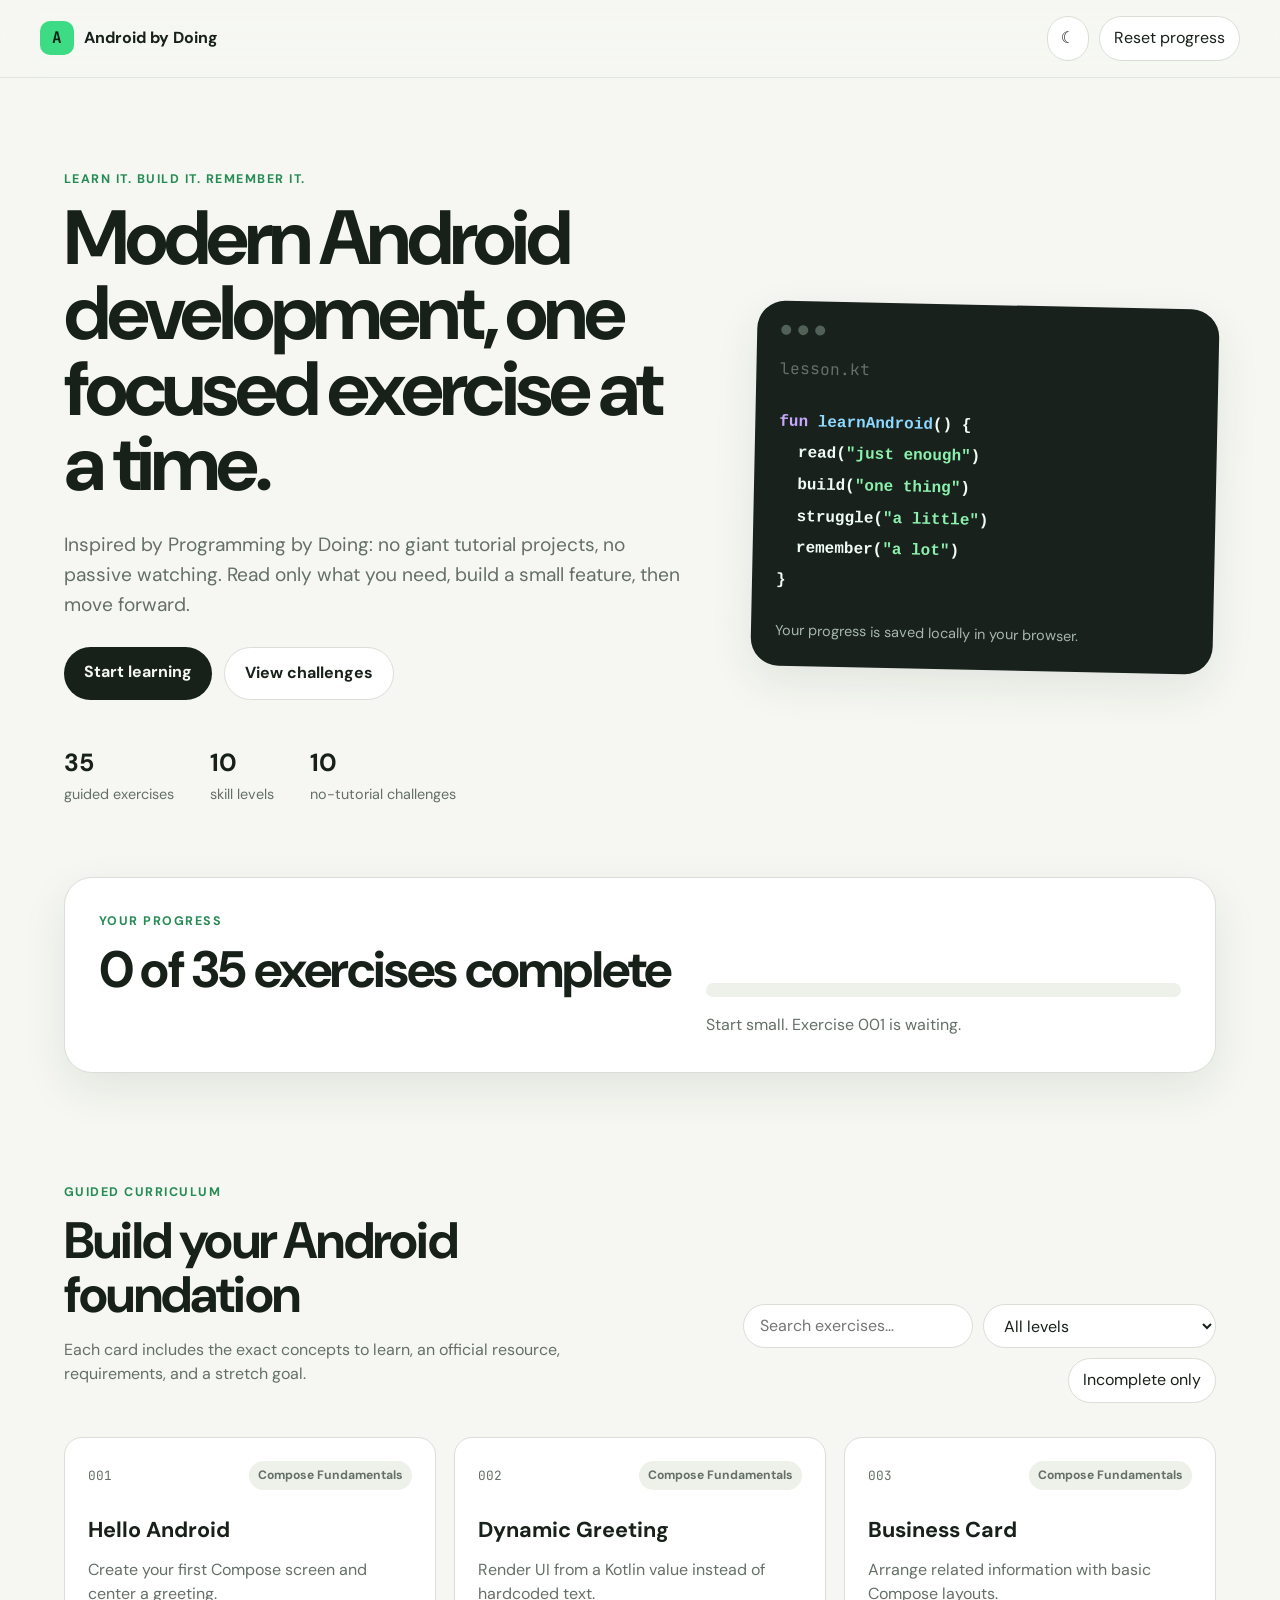
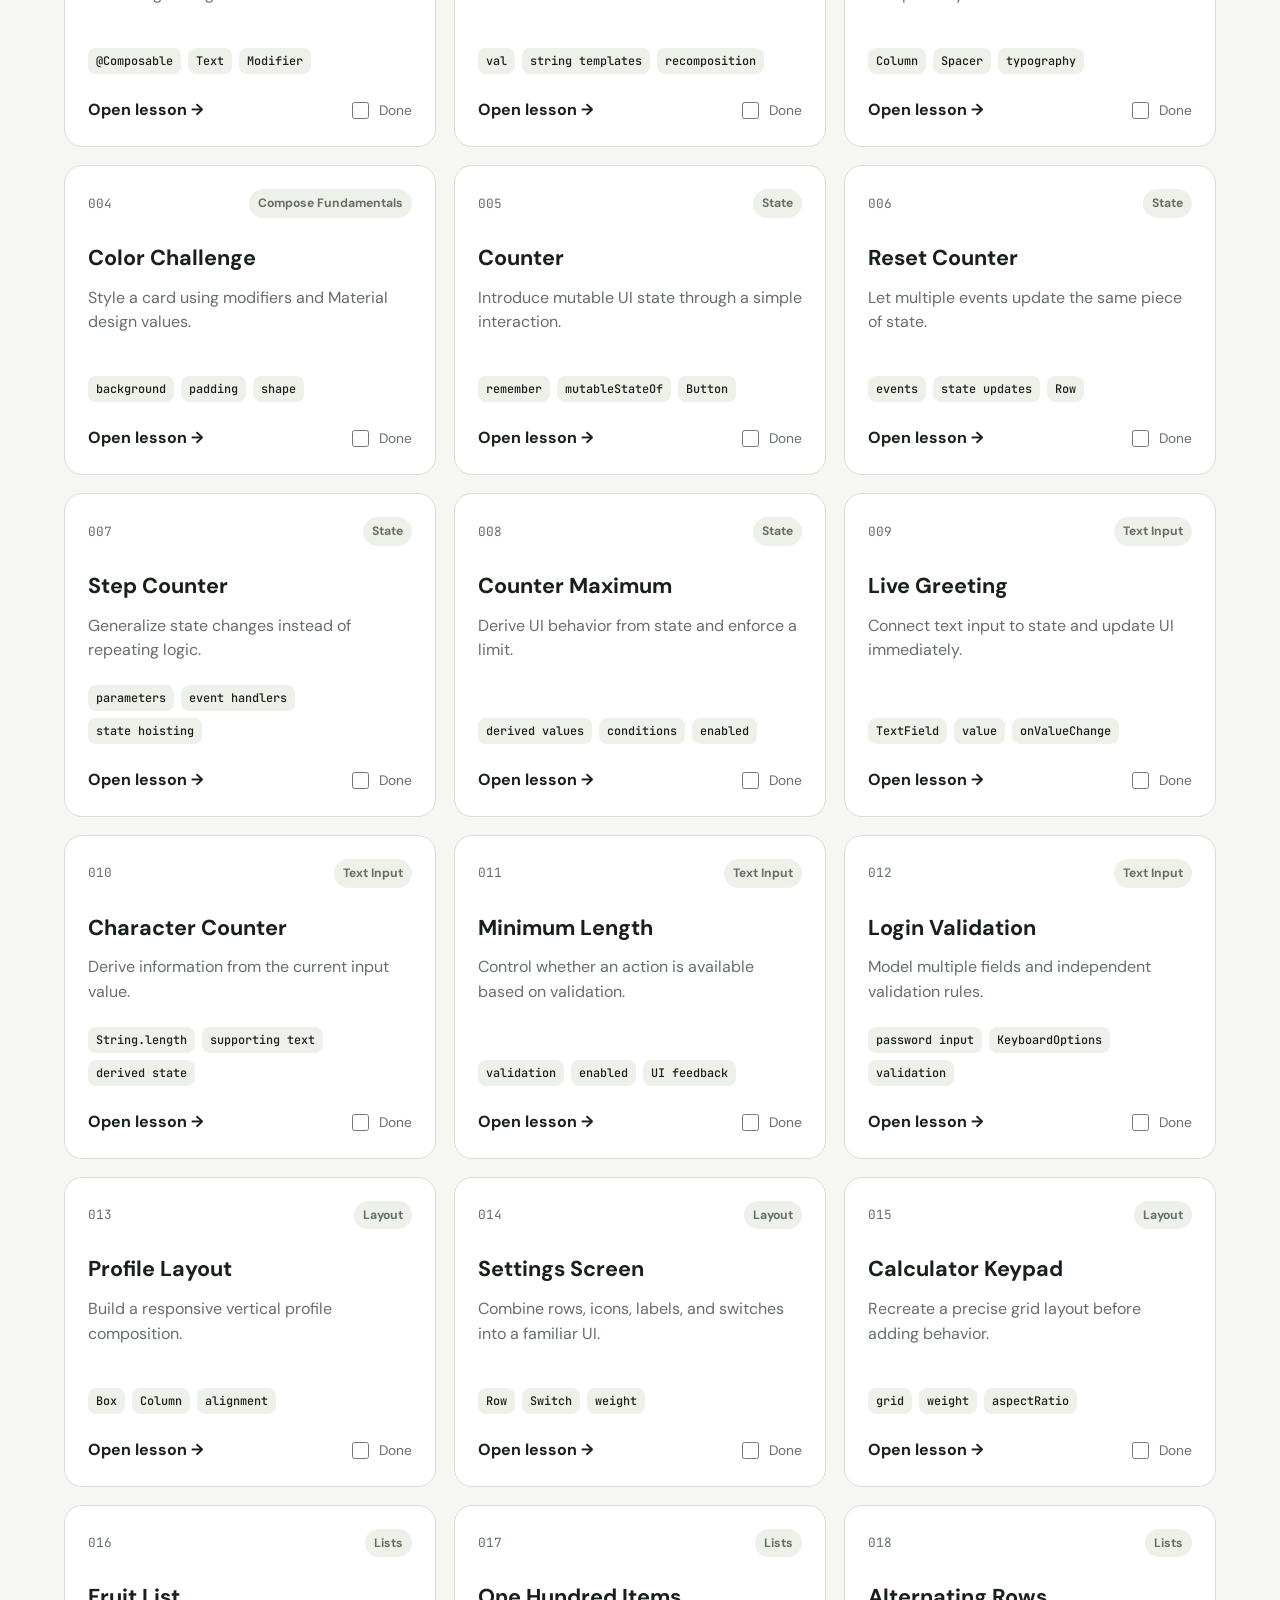
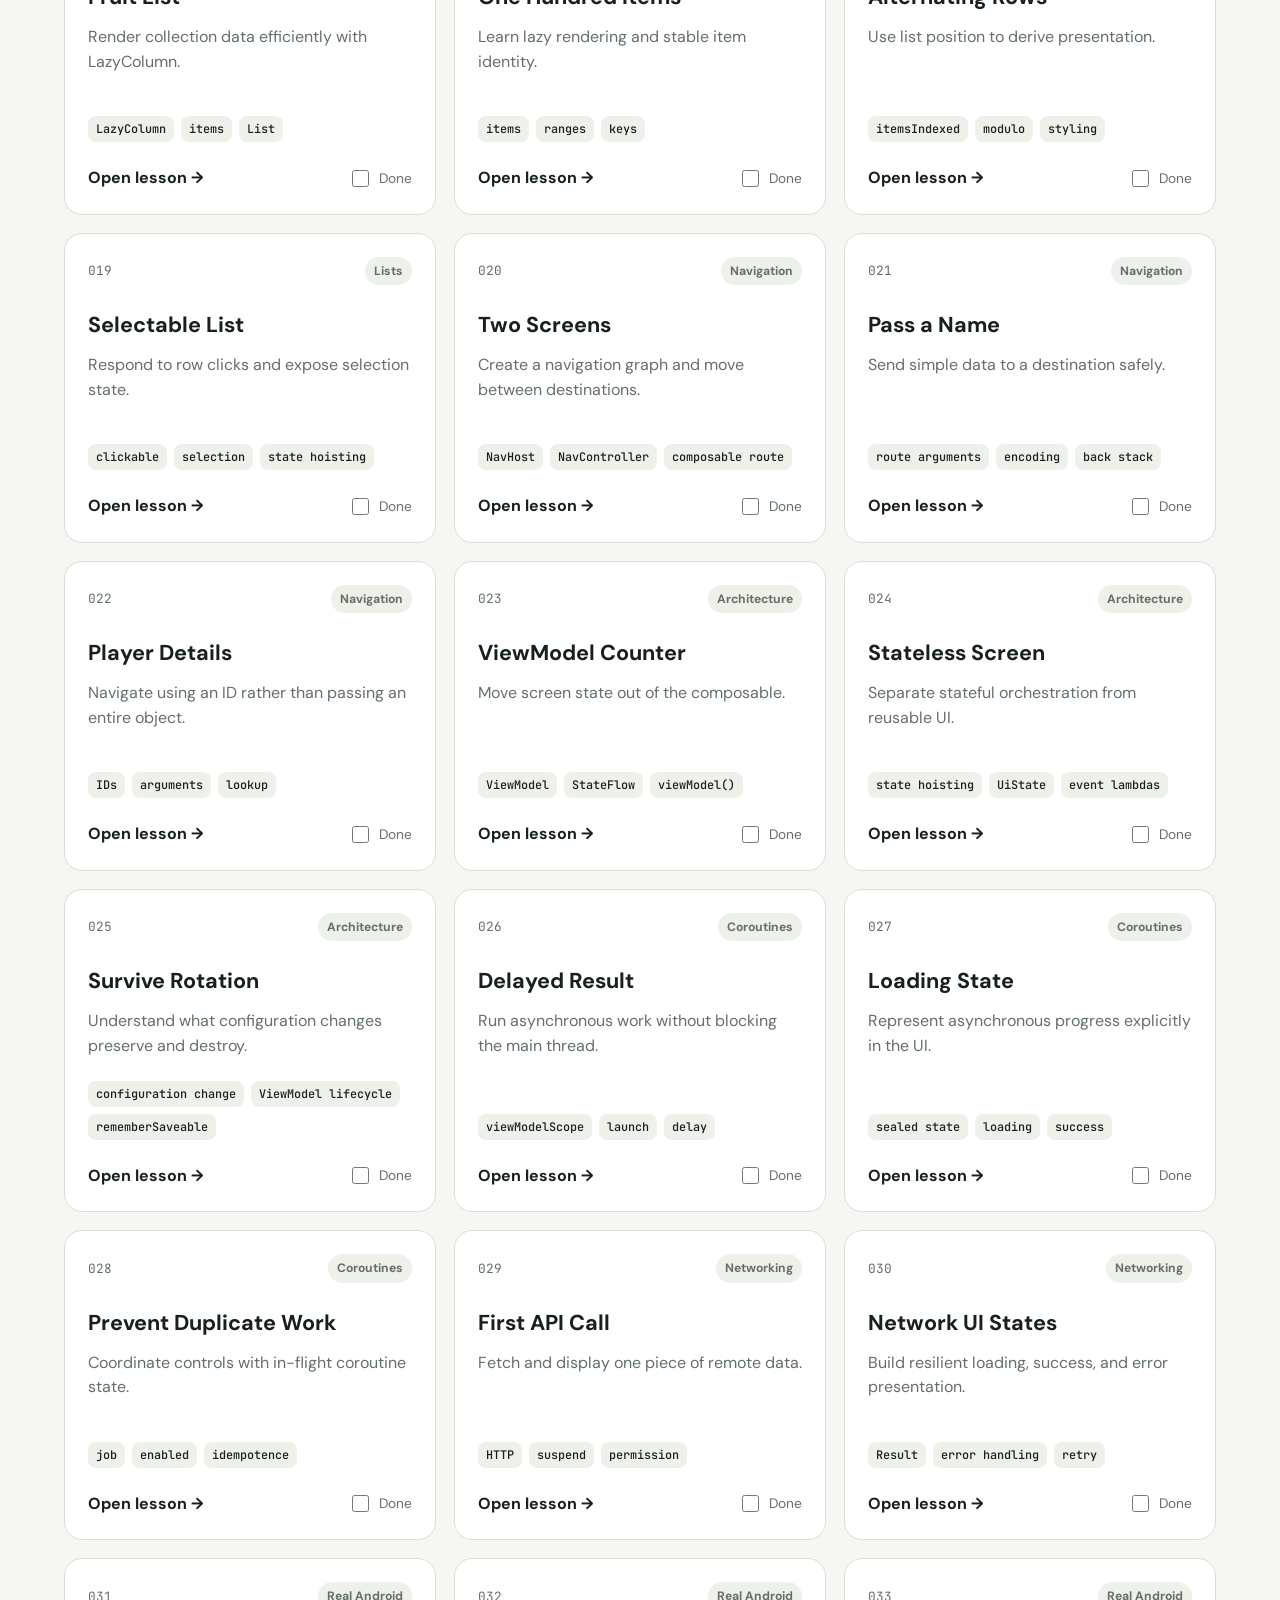
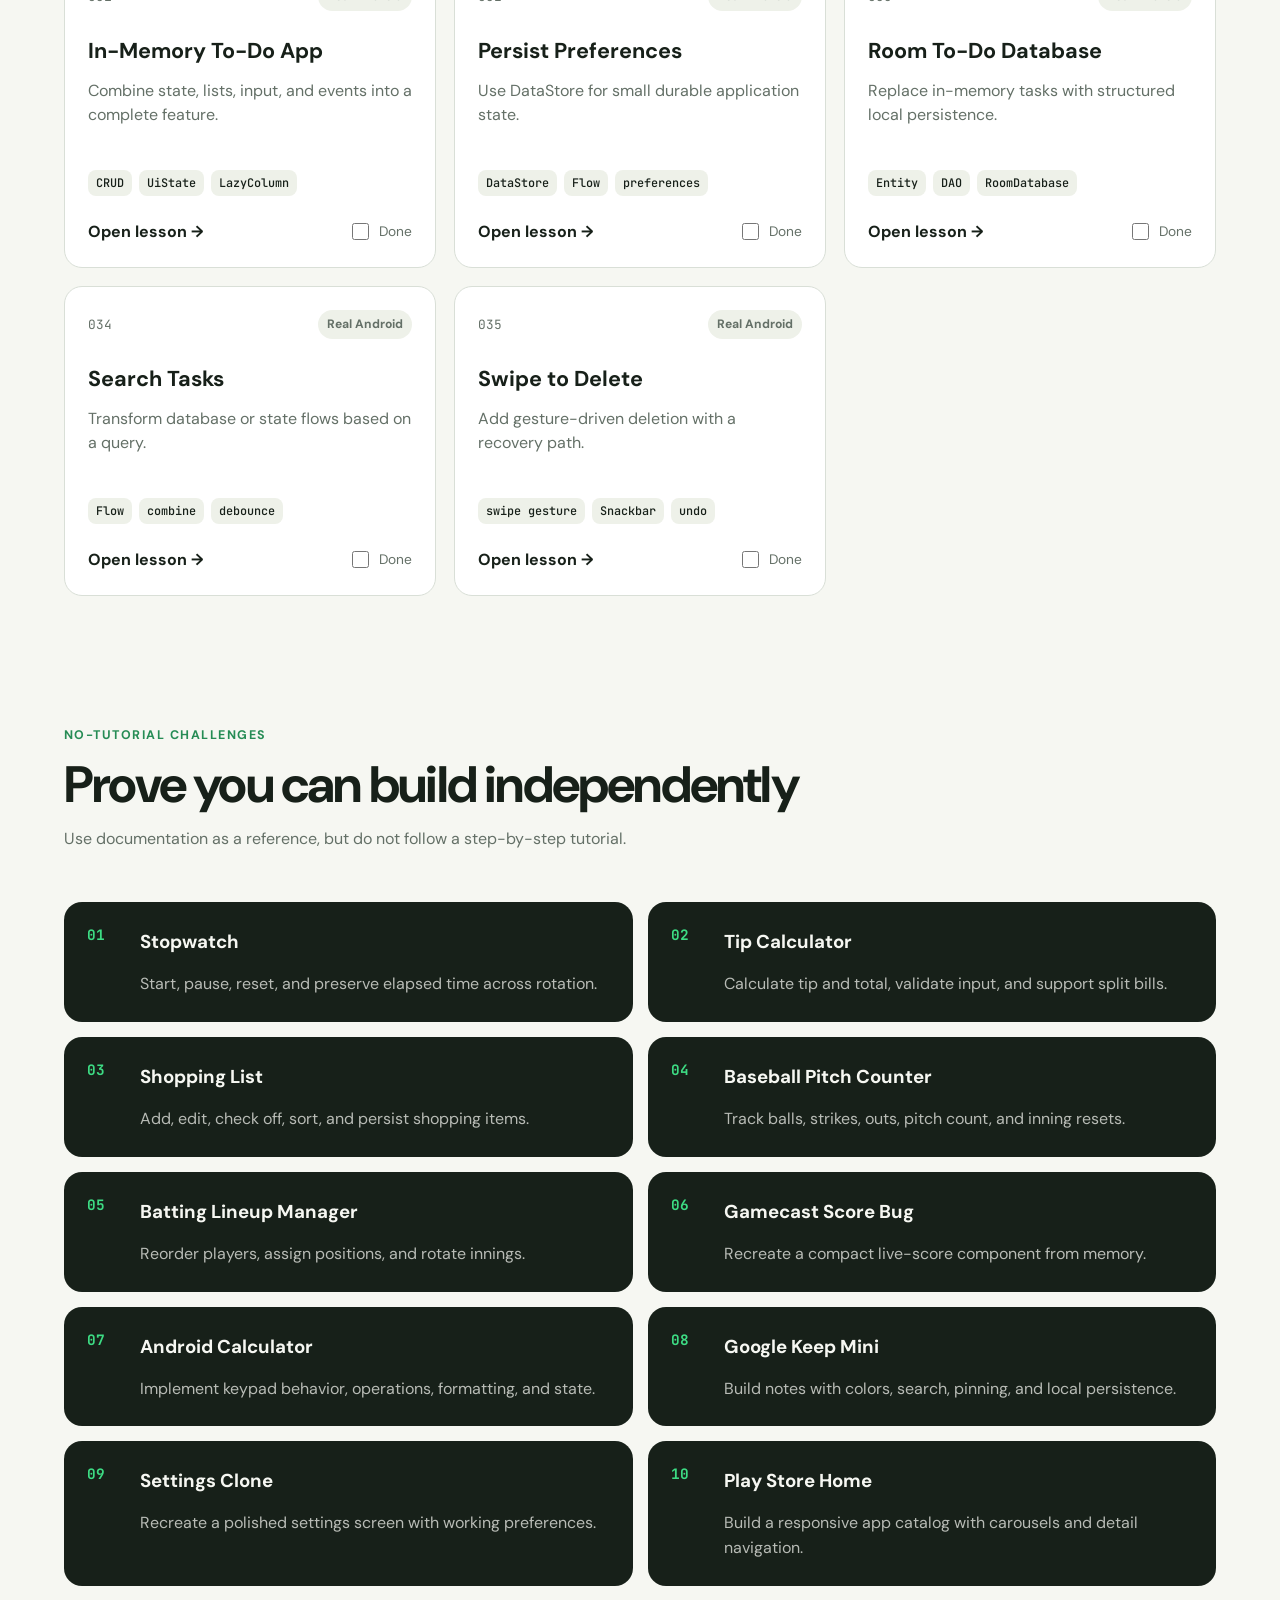
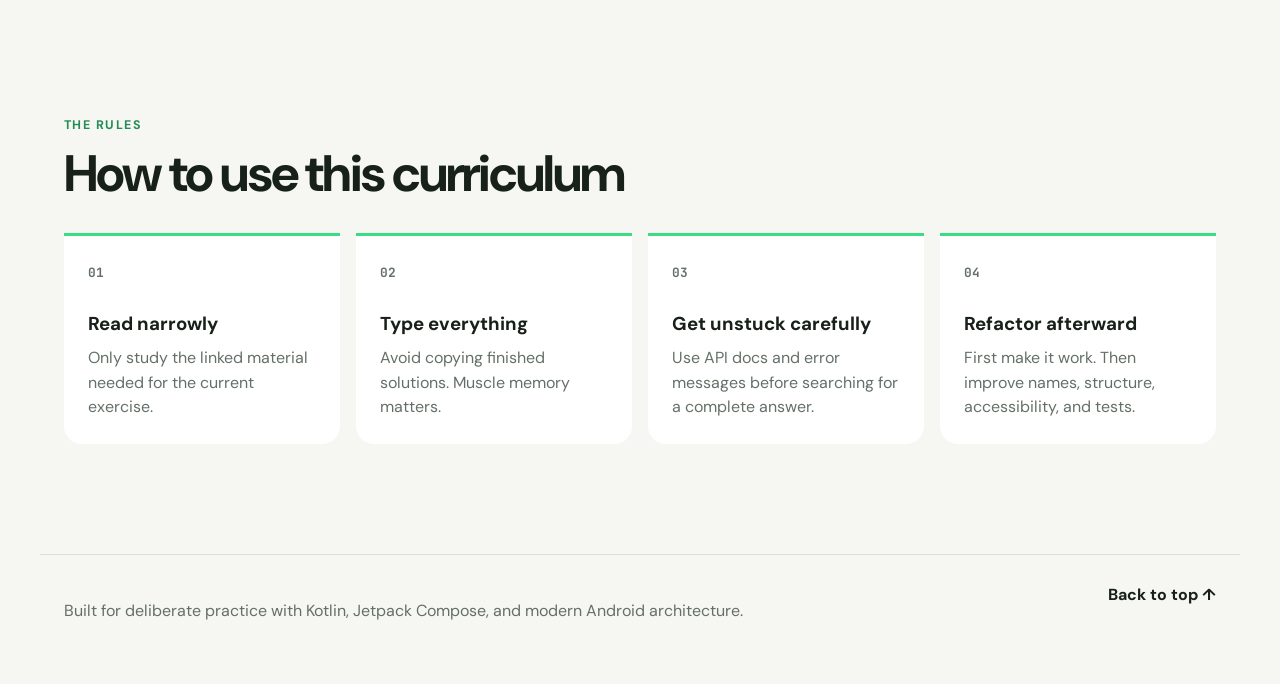
==== index.html @ f17c3b3c "Add files via upload" ====
<!doctype html>
<html lang="en">
<head>
  <meta charset="utf-8" />
  <meta name="viewport" content="width=device-width, initial-scale=1" />
  <meta name="description" content="A hands-on, exercise-first path for learning modern Android development with Kotlin and Jetpack Compose." />
  <title>Android by Doing</title>
  <link rel="preconnect" href="https://fonts.googleapis.com">
  <link rel="preconnect" href="https://fonts.gstatic.com" crossorigin>
  <link href="https://fonts.googleapis.com/css2?family=DM+Sans:wght@400;500;600;700&family=JetBrains+Mono:wght@500;700&display=swap" rel="stylesheet">
  <link rel="stylesheet" href="styles.css" />
</head>
<body>
  <header class="site-header">
    <a class="brand" href="#top" aria-label="Android by Doing home">
      <span class="brand-mark">A</span>
      <span>Android by Doing</span>
    </a>
    <nav class="header-actions" aria-label="Page controls">
      <button id="themeToggle" class="icon-button" type="button" aria-label="Toggle dark mode">☾</button>
      <button id="resetProgress" class="text-button" type="button">Reset progress</button>
    </nav>
  </header>

  <main id="top">
    <section class="hero">
      <div class="hero-copy">
        <p class="eyebrow">Learn it. Build it. Remember it.</p>
        <h1>Modern Android development, one focused exercise at a time.</h1>
        <p class="hero-text">Inspired by Programming by Doing: no giant tutorial projects, no passive watching. Read only what you need, build a small feature, then move forward.</p>
        <div class="hero-actions">
          <a class="primary-button" href="#curriculum">Start learning</a>
          <a class="secondary-button" href="#challenges">View challenges</a>
        </div>
        <div class="hero-stats" aria-label="Curriculum statistics">
          <div><strong id="exerciseCount">35</strong><span>guided exercises</span></div>
          <div><strong>10</strong><span>skill levels</span></div>
          <div><strong>10</strong><span>no-tutorial challenges</span></div>
        </div>
      </div>
      <aside class="hero-card" aria-label="How each lesson works">
        <div class="terminal-dots"><span></span><span></span><span></span></div>
        <p class="mono muted">lesson.kt</p>
        <pre><code><span class="code-purple">fun</span> <span class="code-blue">learnAndroid</span>() {
  read(<span class="code-green">"just enough"</span>)
  build(<span class="code-green">"one thing"</span>)
  struggle(<span class="code-green">"a little"</span>)
  remember(<span class="code-green">"a lot"</span>)
}</code></pre>
        <p class="hero-card-note">Your progress is saved locally in your browser.</p>
      </aside>
    </section>

    <section class="progress-section" aria-labelledby="progressTitle">
      <div>
        <p class="eyebrow">Your progress</p>
        <h2 id="progressTitle"><span id="completedCount">0</span> of 35 exercises complete</h2>
      </div>
      <div class="progress-track" role="progressbar" aria-valuemin="0" aria-valuemax="35" aria-valuenow="0">
        <div id="progressBar" class="progress-bar"></div>
      </div>
      <p id="progressMessage" class="muted">Start small. Exercise 001 is waiting.</p>
    </section>

    <section id="curriculum" class="curriculum-section">
      <div class="section-heading">
        <div>
          <p class="eyebrow">Guided curriculum</p>
          <h2>Build your Android foundation</h2>
          <p>Each card includes the exact concepts to learn, an official resource, requirements, and a stretch goal.</p>
        </div>
        <div class="filters" aria-label="Exercise filters">
          <label class="search-field">
            <span class="sr-only">Search exercises</span>
            <input id="searchInput" type="search" placeholder="Search exercises…" autocomplete="off" />
          </label>
          <select id="levelFilter" aria-label="Filter by level">
            <option value="all">All levels</option>
          </select>
          <button id="incompleteFilter" class="filter-button" type="button" aria-pressed="false">Incomplete only</button>
        </div>
      </div>
      <div id="exerciseGrid" class="exercise-grid"></div>
      <div id="emptyState" class="empty-state" hidden>
        <h3>No exercises found</h3>
        <p>Try a different search term or clear your filters.</p>
      </div>
    </section>

    <section id="challenges" class="challenge-section">
      <div class="section-heading compact">
        <div>
          <p class="eyebrow">No-tutorial challenges</p>
          <h2>Prove you can build independently</h2>
          <p>Use documentation as a reference, but do not follow a step-by-step tutorial.</p>
        </div>
      </div>
      <div id="challengeGrid" class="challenge-grid"></div>
    </section>

    <section class="principles-section">
      <p class="eyebrow">The rules</p>
      <h2>How to use this curriculum</h2>
      <div class="principles-grid">
        <article><span>01</span><h3>Read narrowly</h3><p>Only study the linked material needed for the current exercise.</p></article>
        <article><span>02</span><h3>Type everything</h3><p>Avoid copying finished solutions. Muscle memory matters.</p></article>
        <article><span>03</span><h3>Get unstuck carefully</h3><p>Use API docs and error messages before searching for a complete answer.</p></article>
        <article><span>04</span><h3>Refactor afterward</h3><p>First make it work. Then improve names, structure, accessibility, and tests.</p></article>
      </div>
    </section>
  </main>

  <footer>
    <p>Built for deliberate practice with Kotlin, Jetpack Compose, and modern Android architecture.</p>
    <a href="#top">Back to top ↑</a>
  </footer>

  <dialog id="exerciseDialog">
    <button id="closeDialog" class="dialog-close" type="button" aria-label="Close">×</button>
    <div id="dialogContent"></div>
  </dialog>

  <script src="app.js"></script>
</body>
</html>
---- styles.css ----
:root {
  --bg: #f6f7f2;
  --surface: #ffffff;
  --surface-2: #eef1e9;
  --text: #172019;
  --muted: #647067;
  --border: #d9dfd7;
  --accent: #3ddc84;
  --accent-dark: #143f29;
  --purple: #7457d9;
  --shadow: 0 16px 45px rgba(25, 40, 29, .09);
  --radius-lg: 28px;
  --radius-md: 18px;
  --radius-sm: 12px;
}

body.dark {
  --bg: #111512;
  --surface: #191f1b;
  --surface-2: #222a24;
  --text: #f4f7f3;
  --muted: #aeb8b0;
  --border: #344037;
  --accent-dark: #bdf7d2;
  --shadow: 0 18px 55px rgba(0, 0, 0, .28);
}

* { box-sizing: border-box; }
html { scroll-behavior: smooth; }
body {
  margin: 0;
  background: var(--bg);
  color: var(--text);
  font-family: "DM Sans", system-ui, sans-serif;
  line-height: 1.55;
  transition: background .2s ease, color .2s ease;
}
a { color: inherit; }
button, input, select { font: inherit; }
button, select { cursor: pointer; }

.site-header {
  position: sticky;
  top: 0;
  z-index: 20;
  display: flex;
  justify-content: space-between;
  align-items: center;
  padding: 16px max(24px, calc((100vw - 1200px) / 2));
  background: color-mix(in srgb, var(--bg) 88%, transparent);
  border-bottom: 1px solid color-mix(in srgb, var(--border) 70%, transparent);
  backdrop-filter: blur(18px);
}
.brand { display:flex; align-items:center; gap:10px; text-decoration:none; font-weight:700; }
.brand-mark { display:grid; place-items:center; width:34px; height:34px; border-radius:10px; background:var(--accent); color:#102216; font-family:"JetBrains Mono"; }
.header-actions { display:flex; gap:10px; }
.icon-button, .text-button, .filter-button {
  border:1px solid var(--border); background:var(--surface); color:var(--text); border-radius:999px; padding:9px 14px;
}
.icon-button { width:42px; padding:9px; }

main { max-width: 1200px; margin: auto; padding: 0 24px; }
.hero { min-height: 720px; display:grid; grid-template-columns:1.15fr .85fr; gap:64px; align-items:center; padding:92px 0 72px; }
.eyebrow { margin:0 0 12px; color:#268c55; font-weight:700; letter-spacing:.12em; text-transform:uppercase; font-size:.78rem; }
body.dark .eyebrow { color:var(--accent); }
h1 { margin:0; max-width:800px; font-size:clamp(3rem, 6vw, 5.7rem); line-height:.98; letter-spacing:-.055em; }
h2 { margin:0; font-size:clamp(2rem, 4vw, 3.4rem); line-height:1.05; letter-spacing:-.035em; }
h3 { margin:0; }
.hero-text { max-width:670px; margin:28px 0; color:var(--muted); font-size:1.2rem; }
.hero-actions { display:flex; gap:12px; flex-wrap:wrap; }
.primary-button, .secondary-button { display:inline-flex; justify-content:center; padding:13px 20px; border-radius:999px; text-decoration:none; font-weight:700; }
.primary-button { background:var(--text); color:var(--bg); }
.secondary-button { border:1px solid var(--border); background:var(--surface); }
.hero-stats { display:flex; gap:36px; margin-top:44px; }
.hero-stats div { display:flex; flex-direction:column; }
.hero-stats strong { font-size:1.55rem; }
.hero-stats span { color:var(--muted); font-size:.9rem; }
.hero-card { background:#18211b; color:#eefcf3; border-radius:var(--radius-lg); box-shadow:var(--shadow); padding:24px; transform:rotate(1.2deg); }
.terminal-dots { display:flex; gap:7px; margin-bottom:22px; }
.terminal-dots span { width:10px; height:10px; border-radius:50%; background:#526158; }
.hero-card pre { overflow:auto; margin:24px 0; font:600 1rem/1.85 "JetBrains Mono", monospace; }
.mono { font-family:"JetBrains Mono", monospace; }
.muted { color:var(--muted); }
.code-purple { color:#c8a7ff; }.code-blue{color:#8dd9ff}.code-green{color:#8bf0ad}
.hero-card-note { color:#a7b7ad; margin:0; font-size:.9rem; }

.progress-section { display:grid; grid-template-columns:auto 1fr; gap:16px 36px; align-items:end; padding:34px; border-radius:var(--radius-lg); background:var(--surface); border:1px solid var(--border); box-shadow:var(--shadow); }
.progress-track { height:14px; background:var(--surface-2); border-radius:999px; overflow:hidden; }
.progress-bar { width:0; height:100%; background:var(--accent); border-radius:inherit; transition:width .35s ease; }
.progress-section > p { grid-column:2; margin:0; }

.curriculum-section, .challenge-section, .principles-section { padding:110px 0 20px; }
.section-heading { display:flex; justify-content:space-between; align-items:end; gap:30px; margin-bottom:34px; }
.section-heading p:not(.eyebrow) { color:var(--muted); max-width:650px; }
.section-heading.compact { align-items:start; }
.filters { display:flex; flex-wrap:wrap; gap:10px; justify-content:flex-end; }
.search-field input, select { min-height:44px; border:1px solid var(--border); border-radius:999px; padding:0 16px; background:var(--surface); color:var(--text); }
.search-field input { width:230px; }
.filter-button.active { background:var(--text); color:var(--bg); }

.exercise-grid { display:grid; grid-template-columns:repeat(3, 1fr); gap:18px; }
.exercise-card { display:flex; flex-direction:column; min-height:310px; padding:23px; background:var(--surface); border:1px solid var(--border); border-radius:var(--radius-md); transition:transform .18s ease, box-shadow .18s ease, border-color .18s ease; }
.exercise-card:hover { transform:translateY(-4px); box-shadow:var(--shadow); border-color:color-mix(in srgb, var(--accent) 65%, var(--border)); }
.exercise-card.completed { background:color-mix(in srgb, var(--accent) 9%, var(--surface)); }
.card-top { display:flex; justify-content:space-between; align-items:center; gap:12px; }
.lesson-number { font-family:"JetBrains Mono"; font-size:.8rem; color:var(--muted); }
.level-pill { padding:5px 9px; border-radius:999px; background:var(--surface-2); color:var(--muted); font-size:.76rem; font-weight:700; }
.exercise-card h3 { margin:24px 0 10px; font-size:1.35rem; }
.exercise-card > p { color:var(--muted); margin:0 0 22px; }
.concept-list { display:flex; flex-wrap:wrap; gap:7px; margin-top:auto; }
.concept-list span { padding:5px 8px; border-radius:8px; background:var(--surface-2); font:500 .74rem "JetBrains Mono"; }
.card-actions { display:flex; justify-content:space-between; align-items:center; gap:10px; margin-top:24px; }
.open-exercise { border:0; background:transparent; color:var(--text); font-weight:700; padding:0; }
.complete-label { display:flex; align-items:center; gap:7px; color:var(--muted); font-size:.86rem; cursor:pointer; }
.complete-label input { accent-color:var(--accent); width:17px; height:17px; }

.challenge-grid { display:grid; grid-template-columns:repeat(2,1fr); gap:15px; counter-reset:challenges; }
.challenge-card { position:relative; padding:25px 25px 25px 76px; border-radius:var(--radius-md); background:var(--text); color:var(--bg); overflow:hidden; }
.challenge-card::before { counter-increment:challenges; content:counter(challenges, decimal-leading-zero); position:absolute; left:23px; top:23px; font:700 .9rem "JetBrains Mono"; color:var(--accent); }
.challenge-card p { opacity:.72; margin-bottom:0; }

.principles-grid { display:grid; grid-template-columns:repeat(4,1fr); gap:16px; margin-top:32px; }
.principles-grid article { padding:24px; border-top:3px solid var(--accent); background:var(--surface); border-radius:0 0 var(--radius-md) var(--radius-md); }
.principles-grid span { font:700 .8rem "JetBrains Mono"; color:var(--muted); }
.principles-grid h3 { margin:24px 0 8px; }
.principles-grid p { color:var(--muted); margin:0; }

footer { max-width:1200px; margin:90px auto 0; padding:28px 24px 44px; border-top:1px solid var(--border); display:flex; justify-content:space-between; gap:20px; color:var(--muted); }
footer a { color:var(--text); font-weight:700; text-decoration:none; }

.empty-state { text-align:center; padding:60px 20px; background:var(--surface); border-radius:var(--radius-md); }
.sr-only { position:absolute; width:1px; height:1px; padding:0; margin:-1px; overflow:hidden; clip:rect(0,0,0,0); white-space:nowrap; border:0; }

#exerciseDialog { width:min(760px, calc(100% - 30px)); max-height:90vh; padding:0; border:1px solid var(--border); border-radius:24px; background:var(--surface); color:var(--text); box-shadow:0 30px 100px rgba(0,0,0,.35); }
#exerciseDialog::backdrop { background:rgba(10,15,11,.68); backdrop-filter:blur(5px); }
.dialog-close { position:sticky; float:right; top:16px; margin:16px 16px 0 0; width:40px; height:40px; border:1px solid var(--border); border-radius:50%; background:var(--surface); color:var(--text); font-size:1.6rem; z-index:2; }
.dialog-body { padding:42px; }
.dialog-body .lesson-number { display:block; margin-bottom:12px; }
.dialog-body h2 { font-size:2.6rem; }
.dialog-intro { font-size:1.1rem; color:var(--muted); }
.dialog-section { margin-top:34px; padding-top:26px; border-top:1px solid var(--border); }
.dialog-section h3 { margin-bottom:12px; }
.dialog-section ul { padding-left:20px; }
.resource-link { display:flex; justify-content:space-between; gap:20px; padding:16px; border:1px solid var(--border); border-radius:14px; text-decoration:none; background:var(--surface-2); }
.resource-link + .resource-link { margin-top:10px; }
.resource-link span { color:var(--muted); font-size:.87rem; }
.dialog-complete { display:flex; align-items:center; gap:10px; margin-top:30px; padding:16px; border-radius:14px; background:color-mix(in srgb, var(--accent) 14%, var(--surface)); font-weight:700; }
.dialog-complete input { width:20px; height:20px; accent-color:var(--accent); }

@media (max-width: 950px) {
  .hero { grid-template-columns:1fr; min-height:auto; gap:42px; }
  .hero-card { max-width:700px; transform:none; }
  .section-heading { align-items:start; flex-direction:column; }
  .filters { justify-content:start; }
  .exercise-grid { grid-template-columns:repeat(2,1fr); }
  .principles-grid { grid-template-columns:repeat(2,1fr); }
}
@media (max-width: 640px) {
  main { padding:0 16px; }
  .site-header { padding:12px 16px; }
  .text-button { display:none; }
  .hero { padding:64px 0 50px; }
  h1 { font-size:3.25rem; }
  .hero-stats { gap:18px; justify-content:space-between; }
  .progress-section { grid-template-columns:1fr; padding:24px; }
  .progress-section > p { grid-column:1; }
  .exercise-grid, .challenge-grid, .principles-grid { grid-template-columns:1fr; }
  .filters, .search-field, .search-field input, select, .filter-button { width:100%; }
  .dialog-body { padding:32px 22px; }
  .dialog-body h2 { font-size:2rem; }
  footer { flex-direction:column; }
}
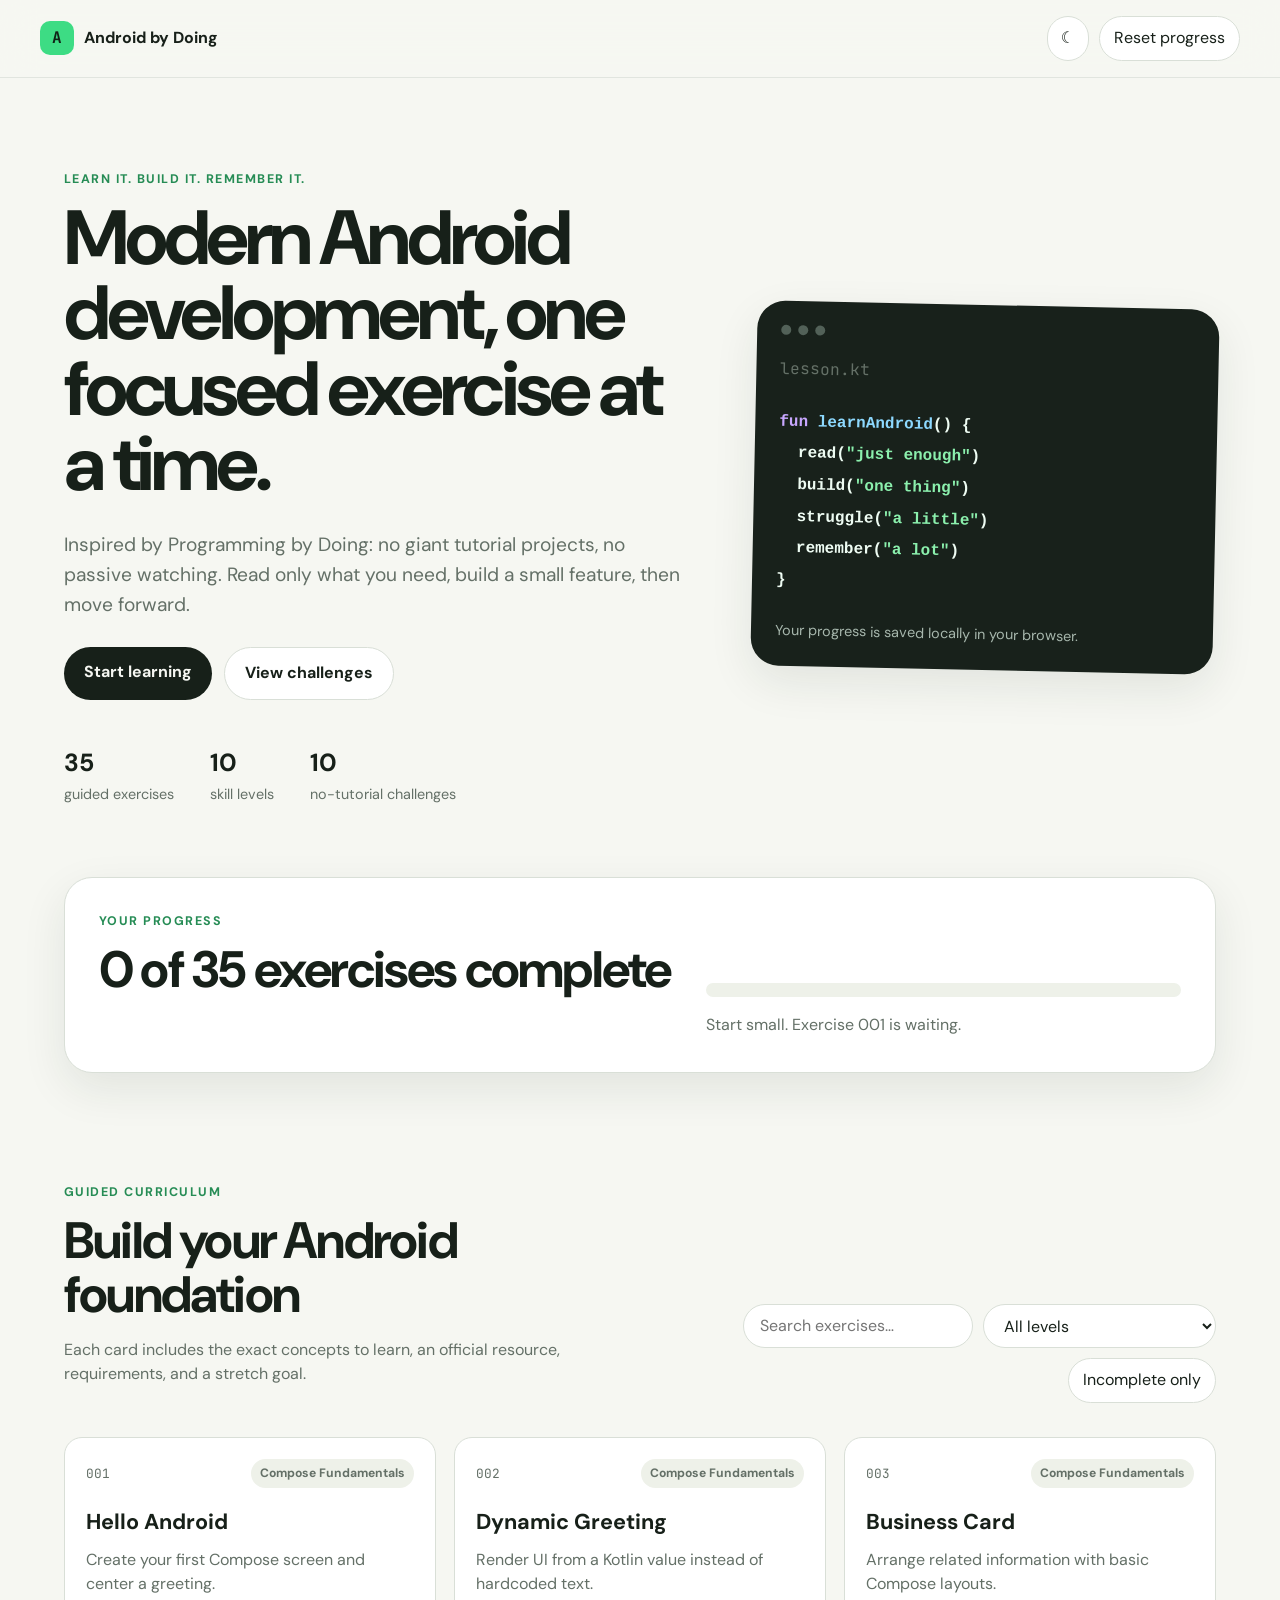
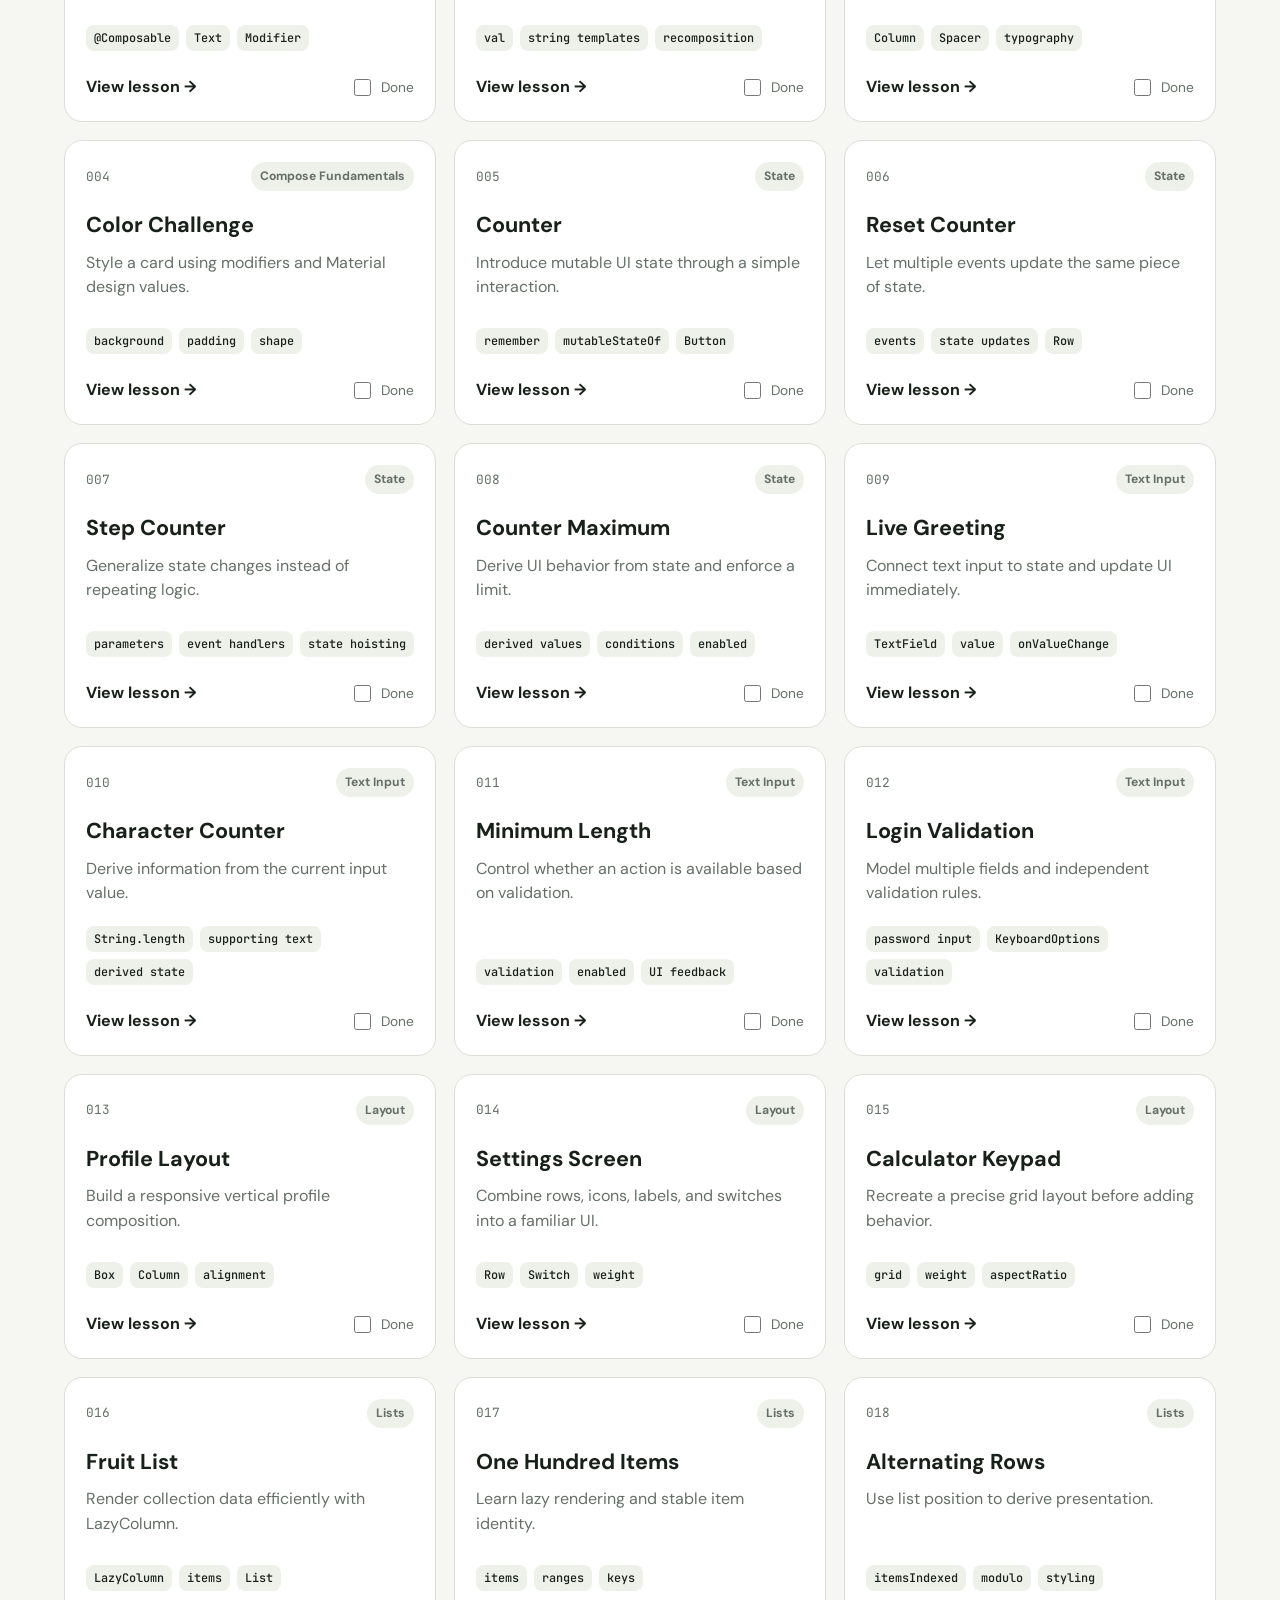
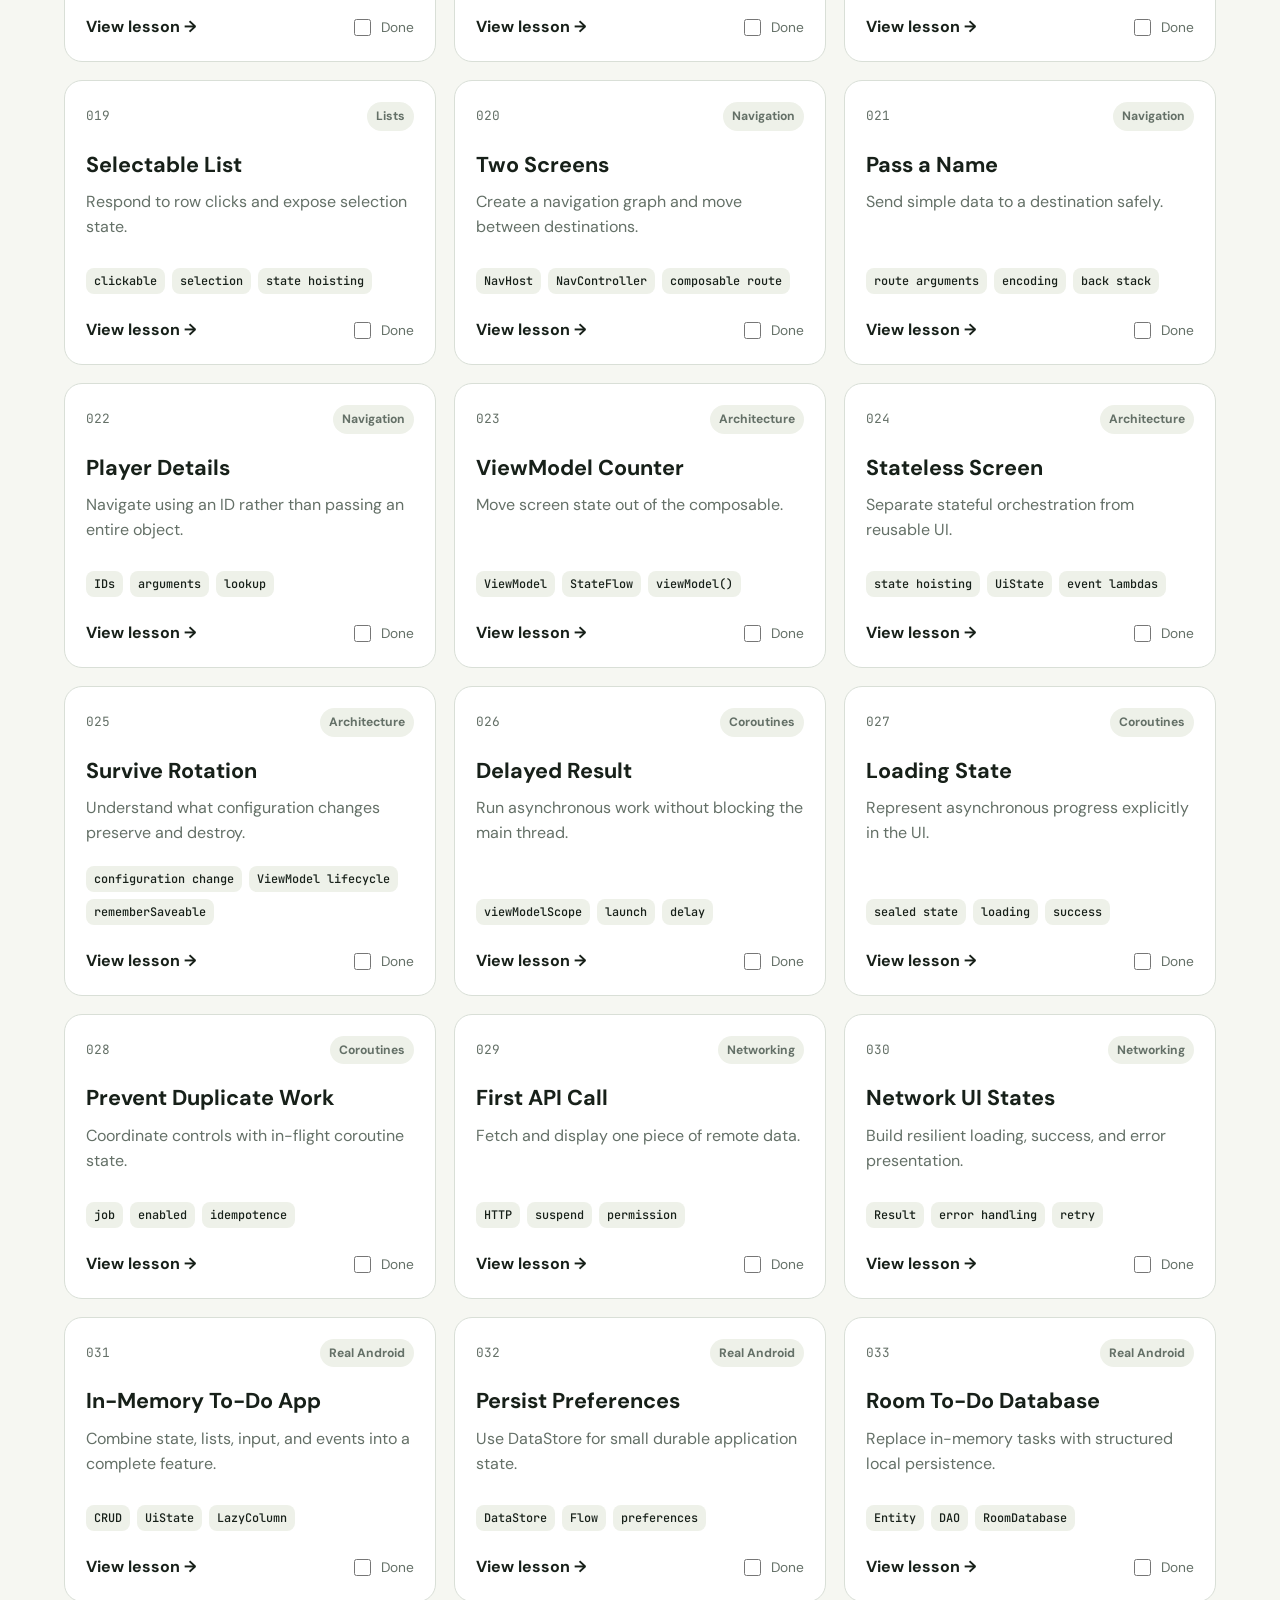
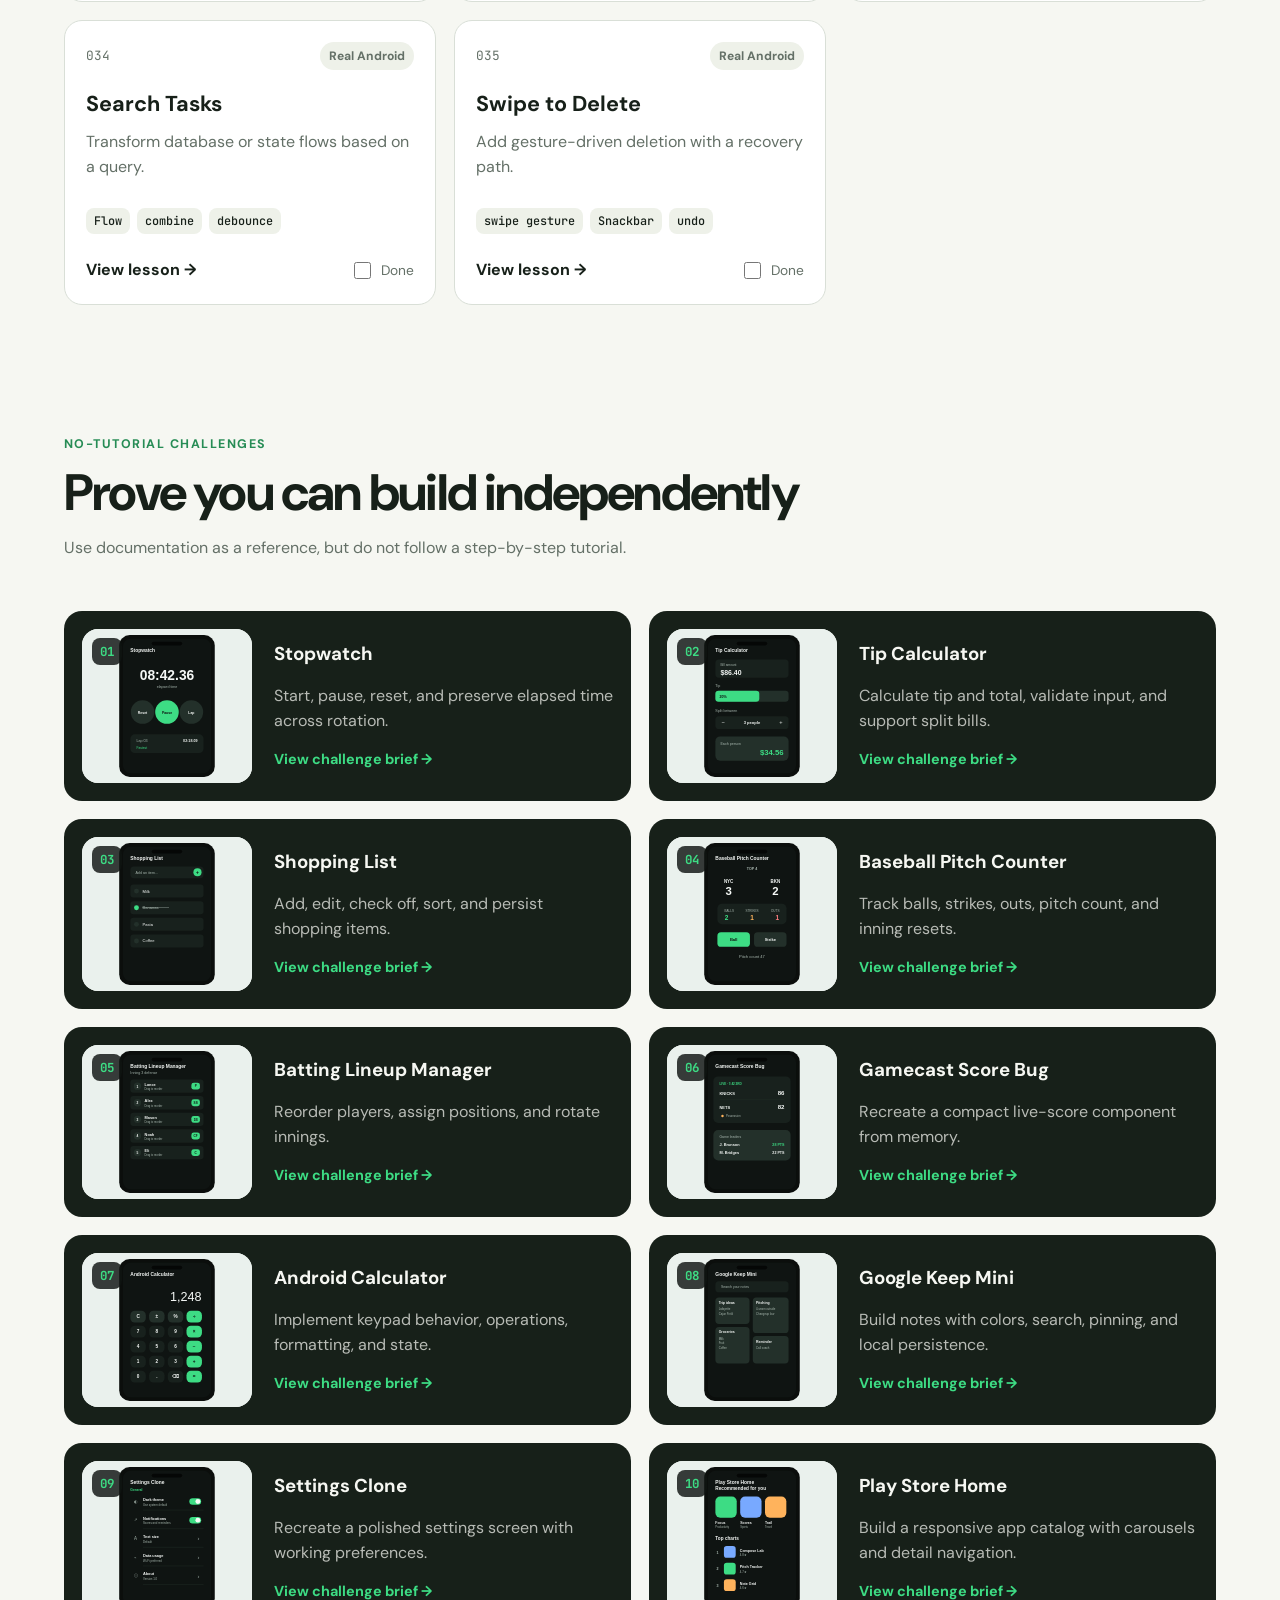
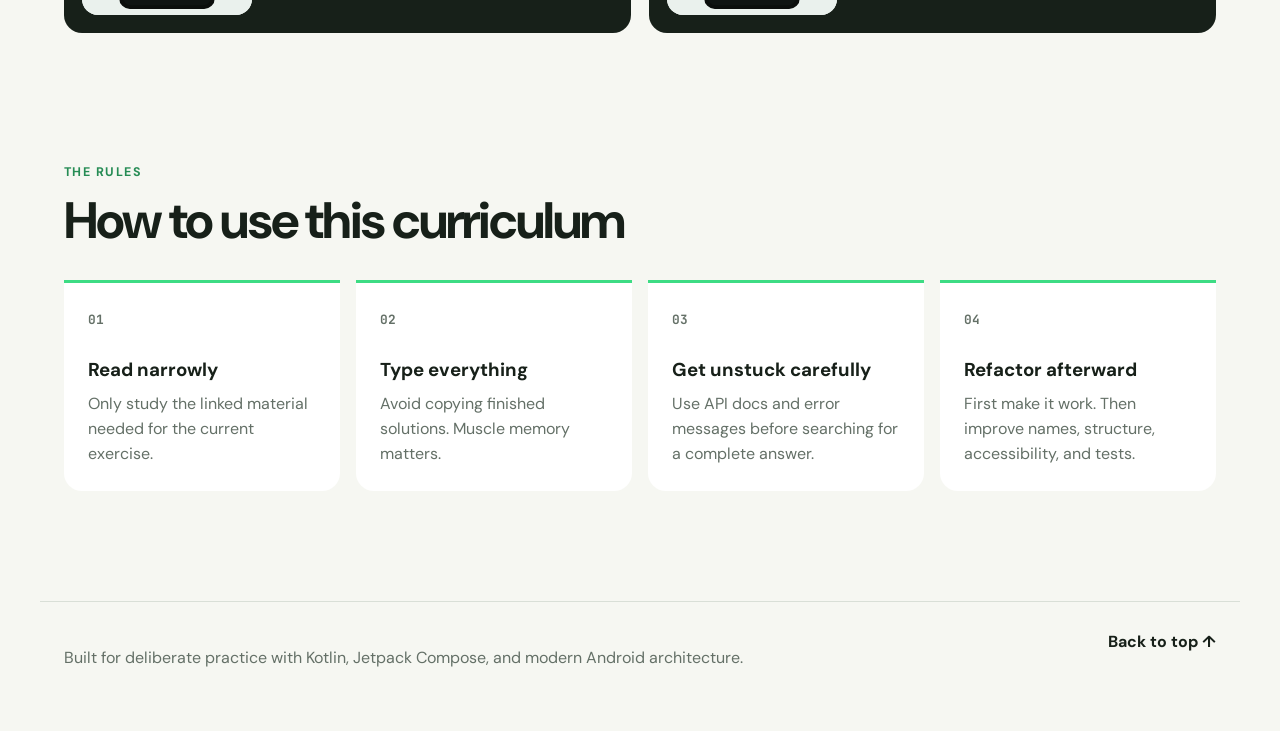
==== commit cd0a29f0: "update to images" ====
--- a/index.html
+++ b/index.html
@@ -8,7 +8,7 @@
   <link rel="preconnect" href="https://fonts.googleapis.com">
   <link rel="preconnect" href="https://fonts.gstatic.com" crossorigin>
   <link href="https://fonts.googleapis.com/css2?family=DM+Sans:wght@400;500;600;700&family=JetBrains+Mono:wght@500;700&display=swap" rel="stylesheet">
-  <link rel="stylesheet" href="styles.css" />
+  <link rel="stylesheet" href="styles.css?v=real-ui-1" />
 </head>
 <body>
   <header class="site-header">
@@ -120,6 +120,6 @@
     <div id="dialogContent"></div>
   </dialog>
 
-  <script src="app.js"></script>
+  <script src="app.js?v=real-ui-1"></script>
 </body>
 </html>
--- a/styles.css
+++ b/styles.css
@@ -114,10 +114,14 @@
 .complete-label { display:flex; align-items:center; gap:7px; color:var(--muted); font-size:.86rem; cursor:pointer; }
 .complete-label input { accent-color:var(--accent); width:17px; height:17px; }
 
-.challenge-grid { display:grid; grid-template-columns:repeat(2,1fr); gap:15px; counter-reset:challenges; }
-.challenge-card { position:relative; padding:25px 25px 25px 76px; border-radius:var(--radius-md); background:var(--text); color:var(--bg); overflow:hidden; }
-.challenge-card::before { counter-increment:challenges; content:counter(challenges, decimal-leading-zero); position:absolute; left:23px; top:23px; font:700 .9rem "JetBrains Mono"; color:var(--accent); }
-.challenge-card p { opacity:.72; margin-bottom:0; }
+.challenge-grid { display:grid; grid-template-columns:repeat(2,1fr); gap:18px; counter-reset:challenges; }
+.challenge-card { position:relative; display:grid; grid-template-columns:170px 1fr; gap:22px; min-height:190px; padding:18px; border-radius:var(--radius-md); background:var(--text); color:var(--bg); overflow:hidden; text-decoration:none; transition:transform .2s ease, box-shadow .2s ease; }
+.challenge-card:hover { transform:translateY(-4px); box-shadow:0 18px 50px rgba(0,0,0,.18); }
+.challenge-card img { width:100%; height:100%; min-height:154px; object-fit:cover; border-radius:16px; background:#eaf1ed; }
+.challenge-card > div { align-self:center; }
+.challenge-card .challenge-number { position:absolute; top:27px; left:28px; z-index:2; padding:5px 8px; border-radius:8px; background:rgba(15,20,18,.82); color:var(--accent); font:700 .78rem "JetBrains Mono"; }
+.challenge-card p { opacity:.72; margin-bottom:13px; }
+.challenge-link { font-weight:700; font-size:.9rem; color:var(--accent); }
 
 .principles-grid { display:grid; grid-template-columns:repeat(4,1fr); gap:16px; margin-top:32px; }
 .principles-grid article { padding:24px; border-top:3px solid var(--accent); background:var(--surface); border-radius:0 0 var(--radius-md) var(--radius-md); }
@@ -170,3 +174,32 @@
   .dialog-body h2 { font-size:2rem; }
   footer { flex-direction:column; }
 }
+
+.back-link { text-decoration:none; color:var(--text); }
+.challenge-detail { width:min(1160px, calc(100% - 40px)); margin:0 auto; padding-top:120px; }
+.challenge-hero { display:grid; grid-template-columns:.9fr 1.1fr; gap:60px; align-items:center; min-height:650px; padding:55px 0 70px; }
+.challenge-hero h1 { font-size:clamp(3rem,7vw,6.7rem); line-height:.92; letter-spacing:-.065em; margin:12px 0 28px; }
+.skills-banner { display:flex; flex-direction:column; gap:7px; margin-top:32px; padding:20px 22px; border-left:4px solid var(--accent); background:var(--surface); border-radius:0 16px 16px 0; }
+.skills-banner span { color:var(--muted); font-size:.82rem; text-transform:uppercase; letter-spacing:.09em; }
+.challenge-visual { margin:0; padding:16px; border:1px solid var(--border); border-radius:32px; background:var(--surface); box-shadow:0 28px 80px rgba(0,0,0,.12); }
+.challenge-visual img { display:block; width:100%; border-radius:21px; }
+.brief-grid { display:grid; grid-template-columns:repeat(2,1fr); gap:20px; padding:20px 0 100px; }
+.brief-card { position:relative; min-height:330px; padding:34px; border:1px solid var(--border); border-radius:26px; background:var(--surface); }
+.brief-card.featured { grid-column:1 / -1; min-height:auto; padding:45px; background:var(--text); color:var(--bg); }
+.brief-card h2 { font-size:1.55rem; margin:10px 0 24px; }
+.brief-card.featured h2 { font-size:clamp(2rem,4vw,4rem); max-width:850px; line-height:1; }
+.brief-card.featured p:last-child { max-width:760px; font-size:1.12rem; opacity:.72; }
+.brief-number { font:700 .82rem "JetBrains Mono"; color:var(--accent); }
+.check-list { list-style:none; padding:0; margin:0; display:grid; gap:16px; }
+.check-list li { position:relative; padding-left:28px; line-height:1.5; }
+.check-list li::before { content:"✓"; position:absolute; left:0; color:var(--accent); font-weight:800; }
+.challenge-cta { text-align:center; padding:85px 30px 110px; border-top:1px solid var(--border); }
+.challenge-cta h2 { max-width:760px; margin:12px auto 18px; font-size:clamp(2rem,5vw,4.4rem); line-height:1; }
+.challenge-cta p:not(.eyebrow) { max-width:650px; margin:0 auto 30px; color:var(--muted); }
+@media (max-width:900px) { .challenge-hero { grid-template-columns:1fr; gap:30px; padding-top:30px; } .brief-grid { grid-template-columns:1fr; } .brief-card.featured { grid-column:auto; } }
+@media (max-width:650px) { .challenge-detail { width:min(100% - 24px,1160px); padding-top:95px; } .challenge-card { grid-template-columns:110px 1fr; gap:14px; padding:12px; min-height:150px; } .challenge-card img { min-height:126px; } .challenge-card .challenge-number { top:20px; left:20px; } .challenge-card h3 { font-size:1.05rem; } .challenge-card p { font-size:.86rem; } .challenge-hero { min-height:auto; } .challenge-hero h1 { font-size:3.4rem; } .brief-card,.brief-card.featured { padding:26px; } .header-actions .back-link { display:none; } }
+
+/* Curriculum visual previews and lesson pages */
+.exercise-card{padding:0;overflow:hidden;min-height:285px}.exercise-card-body{display:flex;flex:1;flex-direction:column;padding:21px}.exercise-card-body h3{margin:18px 0 8px;font-size:1.35rem}.exercise-card-body>p{color:var(--muted);margin:0 0 20px}.open-exercise{text-decoration:none}.lesson-hero h1{font-size:clamp(3rem,6vw,6rem)}.lesson-concepts{margin-top:28px}.lesson-complete{display:inline-flex;align-items:center;gap:10px;padding:16px 22px;border-radius:999px;background:var(--text);color:var(--bg);font-weight:700}.lesson-complete input{width:20px;height:20px;accent-color:var(--accent)}.lesson-detail .brief-card:nth-child(3){overflow:hidden}.lesson-detail .resource-link{margin-bottom:10px}@media(max-width:650px){.exercise-card{min-height:auto}}
+
+.visual-label{font:700 12px/1.2 JetBrains Mono,monospace;text-transform:uppercase;letter-spacing:.08em;color:var(--muted);margin:0 0 12px}.challenge-visual img{display:block;width:100%;max-height:680px;object-fit:contain}
